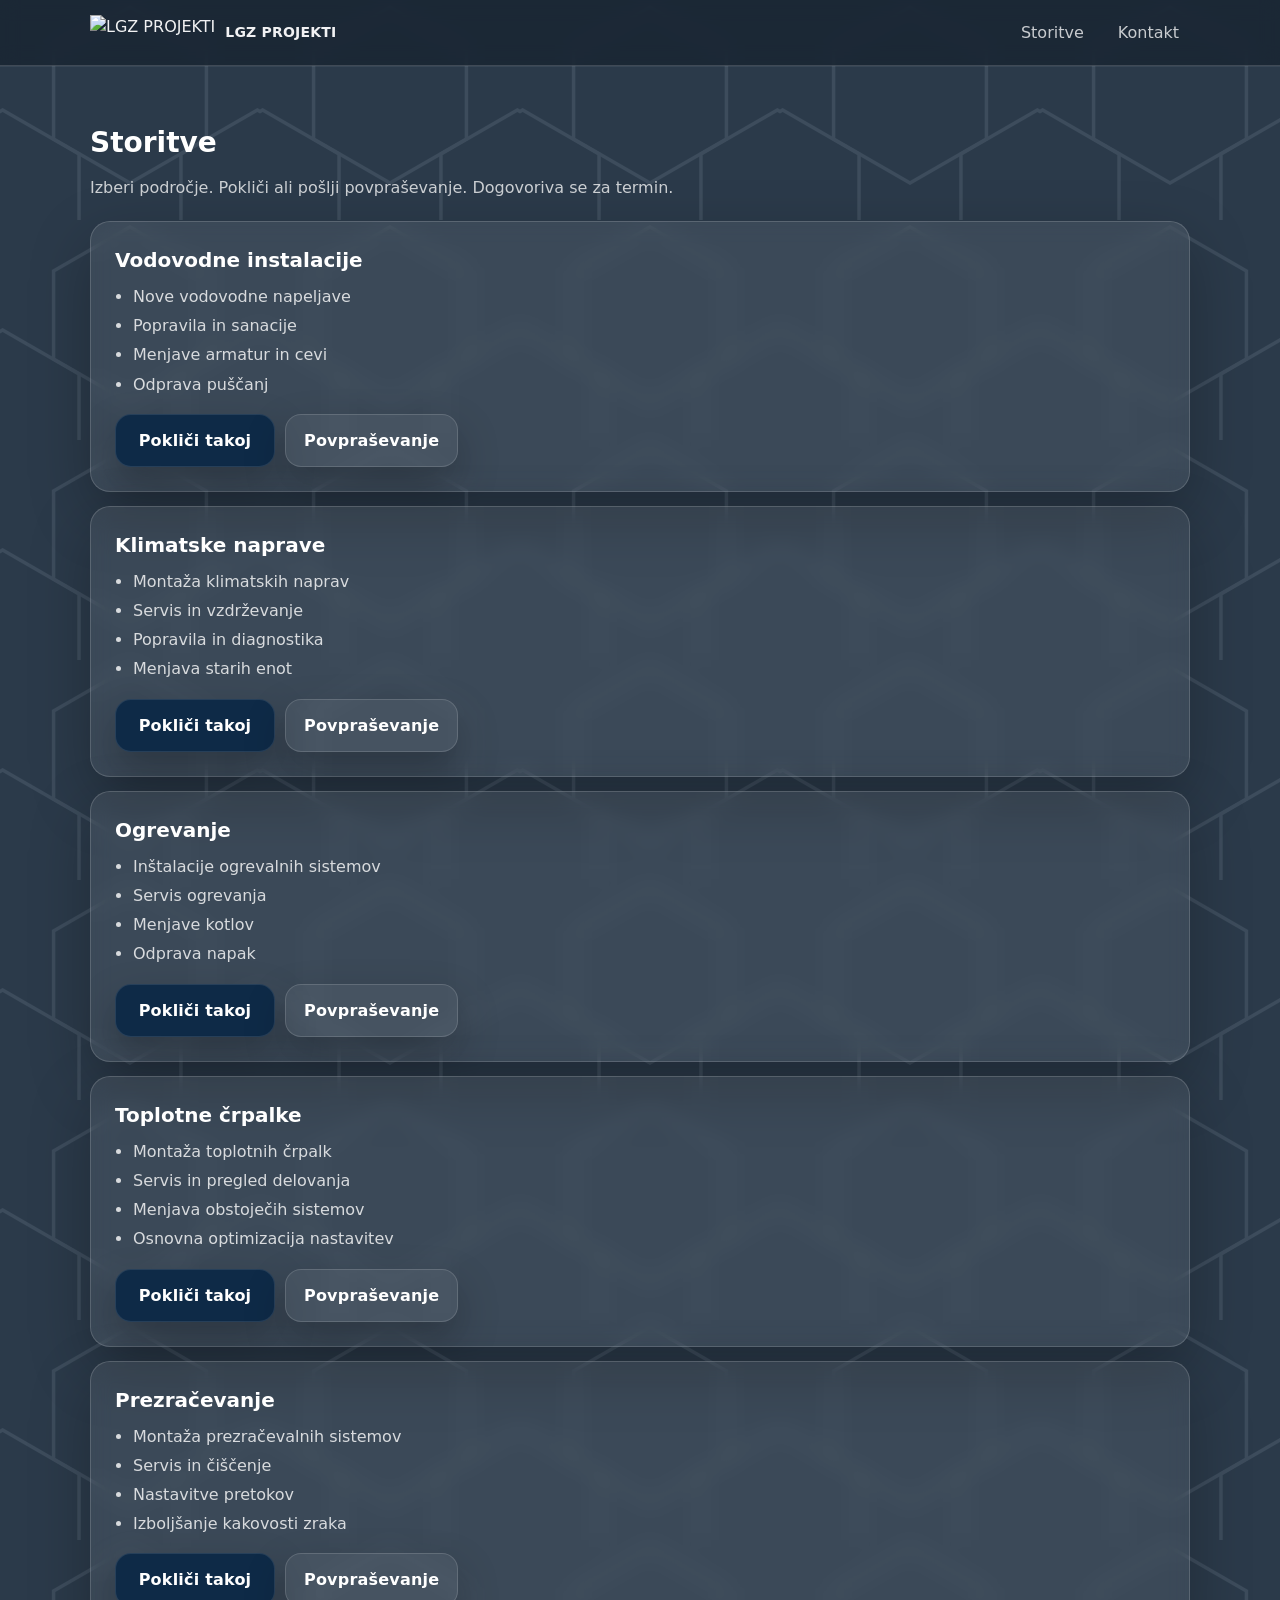
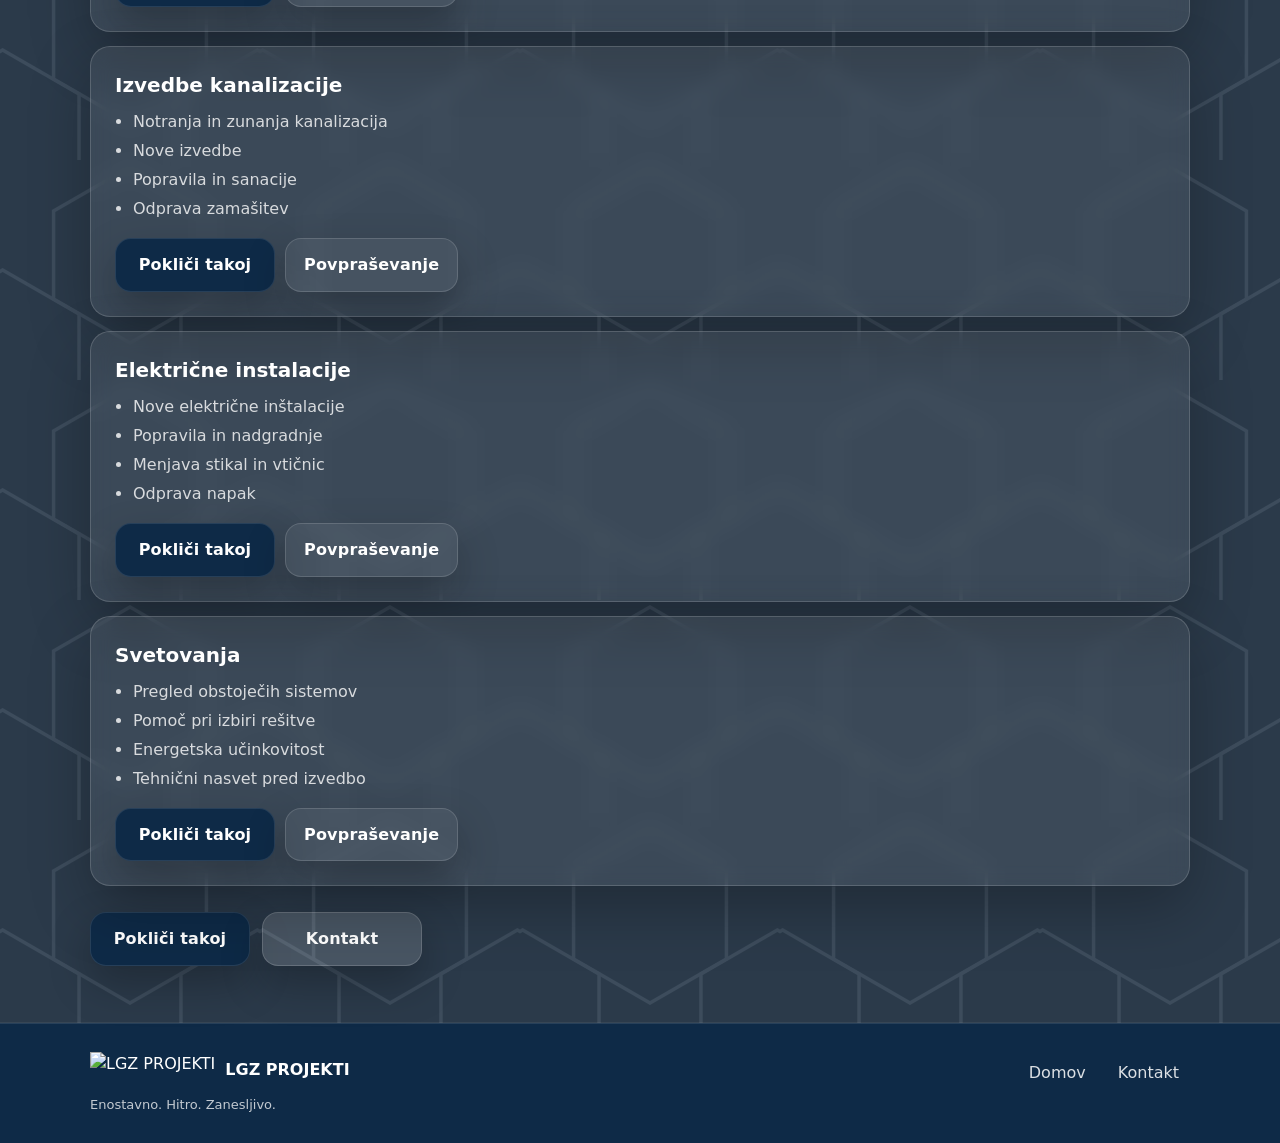
==== services.html @ 8e7ae7ce "Add files via upload" ====
<!doctype html>
<html lang="sl">
<head>
  <meta charset="utf-8" />
  <meta name="viewport" content="width=device-width,initial-scale=1" />
  <title>Storitve | LGZ PROJEKTI</title>
  <meta name="description" content="Seznam storitev: vodovod, klima, ogrevanje, toplotne črpalke, prezračevanje, kanalizacija, elektrika, svetovanja." />
  <link rel="stylesheet" href="style.css" />
</head>

<body>
  <a class="skip-link" href="#main">Preskoči na vsebino</a>

  <header class="site-header">
    <div class="container header-inner">
      <a class="brand" href="index.html" aria-label="Domov">
        <img class="logo-small" src="images/lgz_malilogo.png" alt="LGZ PROJEKTI" />
        <span class="brand-text">LGZ PROJEKTI</span>
      </a>

      <nav class="header-nav" aria-label="Glavna navigacija">
        <a class="nav-link" href="services.html">Storitve</a>
        <a class="nav-link" href="index.html#kontakt">Kontakt</a>
      </nav>
    </div>
  </header>

  <main id="main" class="section section--light">
    <div class="container">
      <h1 class="section-title">Storitve</h1>
      <p class="section-lead">Izberi področje. Pokliči ali pošlji povpraševanje. Dogovoriva se za termin.</p>

      <div class="services-list">
        <section id="vodovod" class="service-card">
          <h2 class="service-title">Vodovodne instalacije</h2>
          <ul class="service-bullets">
            <li>Nove vodovodne napeljave</li>
            <li>Popravila in sanacije</li>
            <li>Menjave armatur in cevi</li>
            <li>Odprava puščanj</li>
          </ul>
          <div class="service-actions">
            <a class="btn btn--primary" href="tel:+38600000000">Pokliči takoj</a>
            <a class="btn btn--ghost" href="mailto:info@lgz-projekti.si?subject=Vodovodne%20instalacije%20-%20povpra%C5%A1evanje">Povpraševanje</a>
          </div>
        </section>

        <section id="klima" class="service-card">
          <h2 class="service-title">Klimatske naprave</h2>
          <ul class="service-bullets">
            <li>Montaža klimatskih naprav</li>
            <li>Servis in vzdrževanje</li>
            <li>Popravila in diagnostika</li>
            <li>Menjava starih enot</li>
          </ul>
          <div class="service-actions">
            <a class="btn btn--primary" href="tel:+38600000000">Pokliči takoj</a>
            <a class="btn btn--ghost" href="mailto:info@lgz-projekti.si?subject=Klima%20-%20povpra%C5%A1evanje">Povpraševanje</a>
          </div>
        </section>

        <section id="ogrevanje" class="service-card">
          <h2 class="service-title">Ogrevanje</h2>
          <ul class="service-bullets">
            <li>Inštalacije ogrevalnih sistemov</li>
            <li>Servis ogrevanja</li>
            <li>Menjave kotlov</li>
            <li>Odprava napak</li>
          </ul>
          <div class="service-actions">
            <a class="btn btn--primary" href="tel:+38600000000">Pokliči takoj</a>
            <a class="btn btn--ghost" href="mailto:info@lgz-projekti.si?subject=Ogrevanje%20-%20povpra%C5%A1evanje">Povpraševanje</a>
          </div>
        </section>

        <section id="toplotne" class="service-card">
          <h2 class="service-title">Toplotne črpalke</h2>
          <ul class="service-bullets">
            <li>Montaža toplotnih črpalk</li>
            <li>Servis in pregled delovanja</li>
            <li>Menjava obstoječih sistemov</li>
            <li>Osnovna optimizacija nastavitev</li>
          </ul>
          <div class="service-actions">
            <a class="btn btn--primary" href="tel:+38600000000">Pokliči takoj</a>
            <a class="btn btn--ghost" href="mailto:info@lgz-projekti.si?subject=Toplotna%20%C4%8Drpalka%20-%20povpra%C5%A1evanje">Povpraševanje</a>
          </div>
        </section>

        <section id="prezracevanje" class="service-card">
          <h2 class="service-title">Prezračevanje</h2>
          <ul class="service-bullets">
            <li>Montaža prezračevalnih sistemov</li>
            <li>Servis in čiščenje</li>
            <li>Nastavitve pretokov</li>
            <li>Izboljšanje kakovosti zraka</li>
          </ul>
          <div class="service-actions">
            <a class="btn btn--primary" href="tel:+38600000000">Pokliči takoj</a>
            <a class="btn btn--ghost" href="mailto:info@lgz-projekti.si?subject=Prezra%C4%8Devanje%20-%20povpra%C5%A1evanje">Povpraševanje</a>
          </div>
        </section>

        <section id="kanalizacija" class="service-card">
          <h2 class="service-title">Izvedbe kanalizacije</h2>
          <ul class="service-bullets">
            <li>Notranja in zunanja kanalizacija</li>
            <li>Nove izvedbe</li>
            <li>Popravila in sanacije</li>
            <li>Odprava zamašitev</li>
          </ul>
          <div class="service-actions">
            <a class="btn btn--primary" href="tel:+38600000000">Pokliči takoj</a>
            <a class="btn btn--ghost" href="mailto:info@lgz-projekti.si?subject=Kanalizacija%20-%20povpra%C5%A1evanje">Povpraševanje</a>
          </div>
        </section>

        <section id="elektrika" class="service-card">
          <h2 class="service-title">Električne instalacije</h2>
          <ul class="service-bullets">
            <li>Nove električne inštalacije</li>
            <li>Popravila in nadgradnje</li>
            <li>Menjava stikal in vtičnic</li>
            <li>Odprava napak</li>
          </ul>
          <div class="service-actions">
            <a class="btn btn--primary" href="tel:+38600000000">Pokliči takoj</a>
            <a class="btn btn--ghost" href="mailto:info@lgz-projekti.si?subject=Elektrika%20-%20povpra%C5%A1evanje">Povpraševanje</a>
          </div>
        </section>

        <section id="svetovanja" class="service-card">
          <h2 class="service-title">Svetovanja</h2>
          <ul class="service-bullets">
            <li>Pregled obstoječih sistemov</li>
            <li>Pomoč pri izbiri rešitve</li>
            <li>Energetska učinkovitost</li>
            <li>Tehnični nasvet pred izvedbo</li>
          </ul>
          <div class="service-actions">
            <a class="btn btn--primary" href="tel:+38600000000">Pokliči takoj</a>
            <a class="btn btn--ghost" href="mailto:info@lgz-projekti.si?subject=Svetovanje%20-%20povpra%C5%A1evanje">Povpraševanje</a>
          </div>
        </section>
      </div>

      <div class="cta-row cta-row--tight">
        <a class="btn btn--primary" href="tel:+38600000000">Pokliči takoj</a>
        <a class="btn btn--secondary" href="index.html#kontakt">Kontakt</a>
      </div>
    </div>
  </main>

  <footer class="site-footer">
    <div class="container footer-inner">
      <div class="footer-left">
        <div class="footer-brand">
          <img class="logo-small" src="images/lgz_malilogo.png" alt="LGZ PROJEKTI" />
          <span class="footer-brand-text">LGZ PROJEKTI</span>
        </div>
        <div class="footer-muted">Enostavno. Hitro. Zanesljivo.</div>
      </div>

      <div class="footer-right">
        <a class="footer-link" href="index.html">Domov</a>
        <a class="footer-link" href="index.html#kontakt">Kontakt</a>
      </div>
    </div>
  </footer>

  <script src="script.js"></script>
</body>
</html>
---- style.css ----
:root{
  --base: #223243;
  --base-2: #27384B;
  --base-3: #1D2B3A;

  --bg: var(--base);
  --navy: #0E2A47;
  --gray: rgba(255,255,255,0.16);

  --text: rgba(255,255,255,0.94);
  --muted: rgba(255,255,255,0.76);

  --card: rgba(255,255,255,0.08);
  --border: rgba(255,255,255,0.16);

  --overlay: rgba(0,0,0,0.08);

  --radius: 20px;
  --container: 1100px;
}


*{ box-sizing: border-box; }
html, body{ height: 100%; }

body{
  margin: 0;
  font-family: system-ui, -apple-system, Segoe UI, Roboto, Arial, sans-serif;
  color: var(--text);
  line-height: 1.45;

  background-color: var(--bg);
  background-image: url("data:image/svg+xml,%3Csvg xmlns='http://www.w3.org/2000/svg' width='220' height='190' viewBox='0 0 220 190'%3E%3Cg fill='none' stroke='%23D6E6F2' stroke-width='3' opacity='0.10'%3E%3Cpath d='M110 6 L176 44 L176 120 L110 158 L44 120 L44 44 Z'/%3E%3Cpath d='M220 95 L286 133 L286 209 L220 247 L154 209 L154 133 Z'/%3E%3Cpath d='M0 95 L66 133 L66 209 L0 247 L-66 209 L-66 133 Z'/%3E%3C/g%3E%3C/svg%3E");
  background-size: 260px 220px;
  background-repeat: repeat;
  background-position: 0 0;
  background-attachment: scroll;
}

a{ color: inherit; text-decoration: none; }
button{ font: inherit; }

.container{
  width: min(var(--container), calc(100% - 40px));
  margin: 0 auto;
}

.skip-link{
  position: absolute;
  left: -999px;
  top: 12px;
  background: rgba(26,38,50,0.95);
  border: 1px solid var(--border);
  color: #fff;
  padding: 10px 12px;
  border-radius: 10px;
  z-index: 9999;
}
.skip-link:focus{ left: 12px; }

.site-header{
  position: sticky;
  top: 0;
  z-index: 20;
  background: rgba(26,38,50,0.78);
  backdrop-filter: blur(10px);
  border-bottom: 1px solid var(--border);
}

.header-inner{
  display: flex;
  align-items: center;
  justify-content: space-between;
  padding: 12px 0;
  gap: 14px;
}

.brand{
  display: inline-flex;
  align-items: center;
  gap: 10px;
  color: var(--text);
}

.logo-small{
  height: 36px;
  width: auto;
  display: block;
}

.brand-text{
  font-weight: 900;
  letter-spacing: 0.2px;
  font-size: 14px;
  color: var(--text);
}

.header-nav{
  display: inline-flex;
  gap: 12px;
}

.nav-link{
  padding: 8px 10px;
  border-radius: 10px;
  color: var(--muted);
  border: 1px solid transparent;
}
.nav-link:hover{
  border-color: var(--border);
  background: rgba(255,255,255,0.06);
  color: var(--text);
}

.hero{
  position: relative;
  min-height: calc(100svh - 54px);
  display: grid;
  place-items: center;
  overflow: hidden;
  border-bottom: 1px solid rgba(255,255,255,0.10);
}

.hero__bg{
  position: absolute;
  inset: 0;
  background:
    radial-gradient(1100px 700px at 20% 20%, rgba(14,42,71,0.22), transparent 60%),
    radial-gradient(1000px 650px at 80% 60%, rgba(255,255,255,0.08), transparent 62%),
    linear-gradient(180deg, rgba(34,50,67,0.55), rgba(34,50,67,0.85));
}


.hero__overlay{
  position: absolute;
  inset: 0;
  background: var(--overlay);
}

.hero__content{
  position: relative;
  z-index: 2;
  text-align: center;
  padding: 34px 22px;
  display: grid;
  justify-items: center;
  gap: 14px;

  background: rgba(26,38,50,0.55);
  border: 1px solid var(--border);
  border-radius: 28px;

  backdrop-filter: blur(60px);
  box-shadow: 0 24px 70px rgba(0,0,0,0.35);

  max-width: 980px;
  overflow: hidden;
}


.hero__content::before{
  content: "";
  position: absolute;
  inset: 0;

  background-image: url("data:image/svg+xml,%3Csvg xmlns='http://www.w3.org/2000/svg' width='220' height='190' viewBox='0 0 220 190'%3E%3Cg fill='none' stroke='%23D6E6F2' stroke-width='2' opacity='0.25'%3E%3Cpath d='M110 6 L176 44 L176 120 L110 158 L44 120 L44 44 Z'/%3E%3Cpath d='M220 95 L286 133 L286 209 L220 247 L154 209 L154 133 Z'/%3E%3Cpath d='M0 95 L66 133 L66 209 L0 247 L-66 209 L-66 133 Z'/%3E%3C/g%3E%3C/svg%3E");

  background-size: 260px 220px;
  background-position: center;
  opacity: 0.15;

  pointer-events: none;
  z-index: 0;
}

.logo-large{
  width: min(520px, 92vw);
  height: auto;
  display: block;
  filter: drop-shadow(0 18px 45px rgba(0,0,0,0.35));
}

.hero__subtitle{
  margin: 0;
  max-width: 820px;
  color: rgba(255,255,255,0.82);
  font-size: 16px;
  padding: 0 10px;
}

.hero__actions{
  display: flex;
  gap: 12px;
  justify-content: center;
  align-items: center;
  margin-top: 6px;
  flex-wrap: nowrap;
}

.btn{
  display: inline-flex;
  align-items: center;
  justify-content: center;
  padding: 14px 18px;
  border-radius: 16px;
  border: 1px solid transparent;
  font-weight: 900;
  letter-spacing: 0.2px;
  user-select: none;
  min-height: 48px;
  min-width: 160px;
  box-shadow: 0 18px 40px rgba(0,0,0,0.25);
}

.btn--primary{
  background: #0E2A47;
  color: #FFFFFF;
  border-color: rgba(255,255,255,0.10);
}

.btn--secondary{
  background: rgba(255,255,255,0.14);
  color: #FFFFFF;
  border-color: rgba(255,255,255,0.16);
}

.btn--ghost{
  background: rgba(255,255,255,0.06);
  color: #FFFFFF;
  border-color: rgba(255,255,255,0.14);
}

.btn--ghost:hover,
.btn--secondary:hover{
  background: rgba(255,255,255,0.18);
}

.btn:hover{ transform: translateY(-1px); }
.btn:active{ transform: translateY(0); }

.btn-link{
  background: transparent;
  border: 0;
  color: rgba(255,255,255,0.85);
  padding: 10px 12px;
  border-radius: 10px;
  cursor: pointer;
  text-decoration: underline;
  text-underline-offset: 4px;
}
.btn-link:hover{ color: #fff; }

.hero__meta{
  margin-top: 8px;
  display: flex;
  gap: 10px;
  flex-wrap: wrap;
  justify-content: center;
}

.pill{
  padding: 8px 10px;
  border-radius: 999px;
  border: 1px solid rgba(255,255,255,0.18);
  background: rgba(255,255,255,0.06);
  color: rgba(255,255,255,0.88);
  font-size: 13px;
}

.section{
  padding: 56px 0;
}

.section--light{
  background: rgba(255,255,255,0.04);
  border-top: 1px solid rgba(255,255,255,0.06);
  border-bottom: 1px solid rgba(255,255,255,0.06);
}

.section--dark{
  background: rgba(0,0,0,0.06);
  border-top: 1px solid rgba(255,255,255,0.06);
  border-bottom: 1px solid rgba(255,255,255,0.06);
}

.section-title{
  margin: 0 0 12px 0;
  color: #FFFFFF;
  font-size: 28px;
}

.section-lead{
  margin: 0 0 22px 0;
  color: var(--muted);
  max-width: 820px;
}

.cards{
  display: grid;
  grid-template-columns: repeat(3, 1fr);
  gap: 14px;
  margin-top: 18px;
}

.card{
  background: var(--card);
  border: 1px solid var(--border);
  border-radius: var(--radius);
  padding: 22px;
  box-shadow: 0 22px 60px rgba(0,0,0,0.25);
  backdrop-filter: blur(10px);
}

.card-title{
  margin: 0 0 8px 0;
  color: #FFFFFF;
  font-size: 16px;
}

.card-text{
  margin: 0;
  color: var(--muted);
}

.cta-row{
  display: flex;
  gap: 12px;
  flex-wrap: wrap;
  margin-top: 18px;
  align-items: center;
}

.cta-row--tight{ margin-top: 26px; }

.service-grid{
  display: grid;
  grid-template-columns: repeat(4, 1fr);
  gap: 12px;
  margin-top: 18px;
}

.service-item{
  background: var(--card);
  border: 1px solid var(--border);
  border-radius: 16px;
  padding: 14px 14px;
  color: rgba(255,255,255,0.90);
  box-shadow: 0 18px 50px rgba(0,0,0,0.22);
  backdrop-filter: blur(10px);
}

.service-item:hover{
  border-color: rgba(255,255,255,0.22);
  background: rgba(255,255,255,0.09);
}

.contact{
  display: grid;
  grid-template-columns: repeat(3, 1fr);
  gap: 14px;
  margin-top: 18px;
}

.contact-block{
  background: var(--card);
  border: 1px solid var(--border);
  border-radius: var(--radius);
  padding: 22px;
  box-shadow: 0 22px 60px rgba(0,0,0,0.25);
  backdrop-filter: blur(10px);
}

.contact-label{
  color: var(--muted);
  font-size: 13px;
  margin-bottom: 8px;
}

.contact-link{
  color: rgba(255,255,255,0.92);
  font-weight: 900;
  display: inline-block;
  margin-bottom: 6px;
}

.contact-text{
  color: rgba(255,255,255,0.92);
  font-weight: 800;
}

.contact-note{
  color: var(--muted);
  font-size: 13px;
}

.services-list{
  display: grid;
  gap: 14px;
  margin-top: 18px;
}

.service-card{
  background: var(--card);
  border: 1px solid var(--border);
  border-radius: var(--radius);
  padding: 24px;
  box-shadow: 0 22px 60px rgba(0,0,0,0.25);
  backdrop-filter: blur(10px);
}

.service-title{
  margin: 0 0 10px 0;
  color: #FFFFFF;
  font-size: 20px;
}

.service-bullets{
  margin: 0;
  padding-left: 18px;
  color: rgba(255,255,255,0.80);
}

.service-bullets li{ margin: 6px 0; }

.service-actions{
  display: flex;
  gap: 10px;
  flex-wrap: wrap;
  margin-top: 18px;
}

.site-footer{
  background: #0E2A47;
  color: #FFFFFF;
  border-top: 1px solid rgba(255,255,255,0.10);
  padding: 28px 0;
}

.footer-inner{
  display: flex;
  justify-content: space-between;
  align-items: flex-start;
  gap: 14px;
}

.footer-brand{
  display: inline-flex;
  align-items: center;
  gap: 10px;
}

.footer-brand-text{
  color: #FFFFFF;
  font-weight: 900;
}

.footer-muted{
  color: rgba(255,255,255,0.75);
  font-size: 13px;
  margin-top: 8px;
  max-width: 520px;
}

.footer-right{
  display: inline-flex;
  gap: 10px;
}

.footer-link{
  color: rgba(255,255,255,0.85);
  padding: 8px 10px;
  border-radius: 10px;
  border: 1px solid transparent;
}

.footer-link:hover{
  background: rgba(255,255,255,0.10);
  color: #FFFFFF;
}

@media (max-width: 980px){
  .cards{ grid-template-columns: 1fr; }
  .service-grid{ grid-template-columns: repeat(2, 1fr); }
  .contact{ grid-template-columns: 1fr; }
}

@media (max-width: 520px){
  .hero__actions{ gap: 10px; }
  .btn{ min-width: 0; width: 100%; }
  .hero__actions .btn{
    width: 46%;
    min-width: 0;
    padding: 14px 12px;
  }
}

@media (max-width: 420px){
  .hero__actions{ flex-wrap: wrap; }
  .hero__actions .btn{ width: 100%; }
  .brand-text{ display: none; }
  .logo-small{ height: 34px; }
}
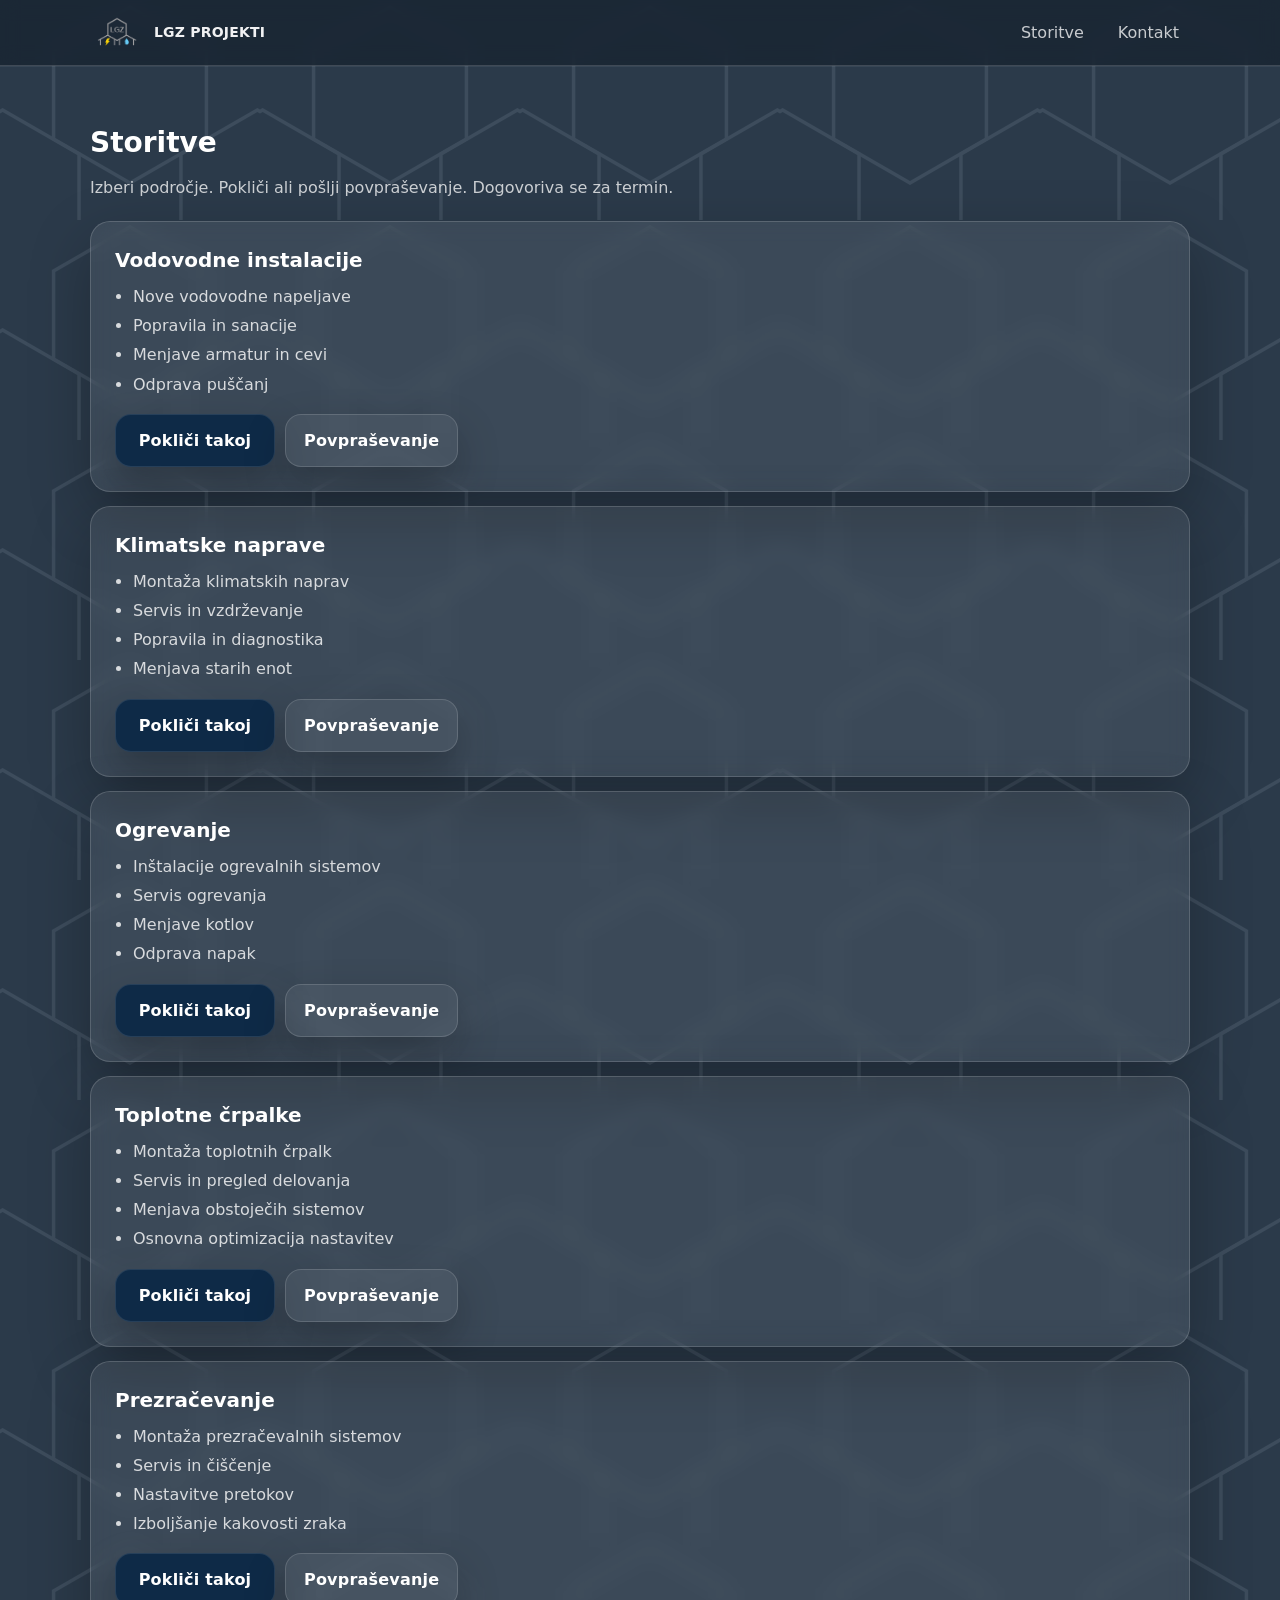
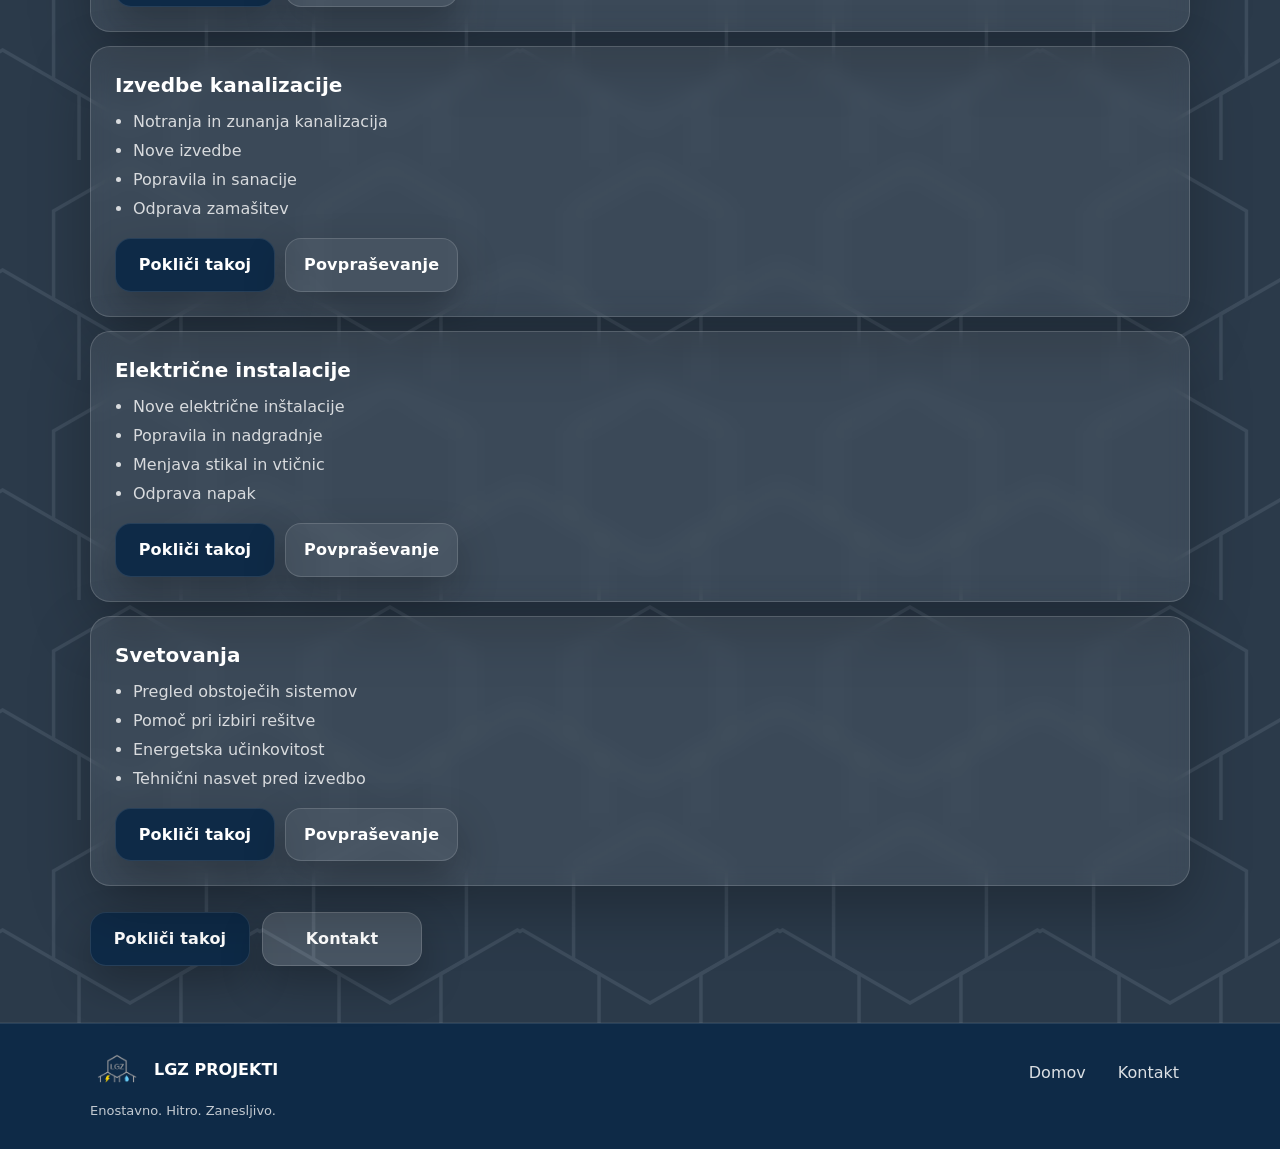
==== commit 6c5c985d: "update 1" ====
--- a/services.html
+++ b/services.html
@@ -40,8 +40,8 @@
             <li>Odprava puščanj</li>
           </ul>
           <div class="service-actions">
-            <a class="btn btn--primary" href="tel:+38600000000">Pokliči takoj</a>
-            <a class="btn btn--ghost" href="mailto:info@lgz-projekti.si?subject=Vodovodne%20instalacije%20-%20povpra%C5%A1evanje">Povpraševanje</a>
+            <a class="btn btn--primary" href="tel:+38640330988">Pokliči takoj</a>
+            <a class="btn btn--ghost" href="mailto:luka.grozdek@gmail.com?subject=Vodovodne%20instalacije%20-%20povpra%C5%A1evanje">Povpraševanje</a>
           </div>
         </section>
 
@@ -54,8 +54,8 @@
             <li>Menjava starih enot</li>
           </ul>
           <div class="service-actions">
-            <a class="btn btn--primary" href="tel:+38600000000">Pokliči takoj</a>
-            <a class="btn btn--ghost" href="mailto:info@lgz-projekti.si?subject=Klima%20-%20povpra%C5%A1evanje">Povpraševanje</a>
+            <a class="btn btn--primary" href="tel:+38640330988">Pokliči takoj</a>
+            <a class="btn btn--ghost" href="mailto:luka.grozdek@gmail.com?subject=Klima%20-%20povpra%C5%A1evanje">Povpraševanje</a>
           </div>
         </section>
 
@@ -68,8 +68,8 @@
             <li>Odprava napak</li>
           </ul>
           <div class="service-actions">
-            <a class="btn btn--primary" href="tel:+38600000000">Pokliči takoj</a>
-            <a class="btn btn--ghost" href="mailto:info@lgz-projekti.si?subject=Ogrevanje%20-%20povpra%C5%A1evanje">Povpraševanje</a>
+            <a class="btn btn--primary" href="tel:+38640330988">Pokliči takoj</a>
+            <a class="btn btn--ghost" href="mailto:luka.grozdek@gmail.com?subject=Ogrevanje%20-%20povpra%C5%A1evanje">Povpraševanje</a>
           </div>
         </section>
 
@@ -82,8 +82,8 @@
             <li>Osnovna optimizacija nastavitev</li>
           </ul>
           <div class="service-actions">
-            <a class="btn btn--primary" href="tel:+38600000000">Pokliči takoj</a>
-            <a class="btn btn--ghost" href="mailto:info@lgz-projekti.si?subject=Toplotna%20%C4%8Drpalka%20-%20povpra%C5%A1evanje">Povpraševanje</a>
+            <a class="btn btn--primary" href="tel:+38640330988">Pokliči takoj</a>
+            <a class="btn btn--ghost" href="mailto:luka.grozdek@gmail.com?subject=Toplotna%20%C4%8Drpalka%20-%20povpra%C5%A1evanje">Povpraševanje</a>
           </div>
         </section>
 
@@ -96,8 +96,8 @@
             <li>Izboljšanje kakovosti zraka</li>
           </ul>
           <div class="service-actions">
-            <a class="btn btn--primary" href="tel:+38600000000">Pokliči takoj</a>
-            <a class="btn btn--ghost" href="mailto:info@lgz-projekti.si?subject=Prezra%C4%8Devanje%20-%20povpra%C5%A1evanje">Povpraševanje</a>
+            <a class="btn btn--primary" href="tel:+38640330988">Pokliči takoj</a>
+            <a class="btn btn--ghost" href="mailto:luka.grozdek@gmail.com?subject=Prezra%C4%8Devanje%20-%20povpra%C5%A1evanje">Povpraševanje</a>
           </div>
         </section>
 
@@ -110,8 +110,8 @@
             <li>Odprava zamašitev</li>
           </ul>
           <div class="service-actions">
-            <a class="btn btn--primary" href="tel:+38600000000">Pokliči takoj</a>
-            <a class="btn btn--ghost" href="mailto:info@lgz-projekti.si?subject=Kanalizacija%20-%20povpra%C5%A1evanje">Povpraševanje</a>
+            <a class="btn btn--primary" href="tel:+38640330988">Pokliči takoj</a>
+            <a class="btn btn--ghost" href="mailto:luka.grozdek@gmail.com?subject=Kanalizacija%20-%20povpra%C5%A1evanje">Povpraševanje</a>
           </div>
         </section>
 
@@ -124,8 +124,8 @@
             <li>Odprava napak</li>
           </ul>
           <div class="service-actions">
-            <a class="btn btn--primary" href="tel:+38600000000">Pokliči takoj</a>
-            <a class="btn btn--ghost" href="mailto:info@lgz-projekti.si?subject=Elektrika%20-%20povpra%C5%A1evanje">Povpraševanje</a>
+            <a class="btn btn--primary" href="tel:+38640330988">Pokliči takoj</a>
+            <a class="btn btn--ghost" href="mailto:luka.grozdek@gmail.com?subject=Elektrika%20-%20povpra%C5%A1evanje">Povpraševanje</a>
           </div>
         </section>
 
@@ -138,14 +138,14 @@
             <li>Tehnični nasvet pred izvedbo</li>
           </ul>
           <div class="service-actions">
-            <a class="btn btn--primary" href="tel:+38600000000">Pokliči takoj</a>
-            <a class="btn btn--ghost" href="mailto:info@lgz-projekti.si?subject=Svetovanje%20-%20povpra%C5%A1evanje">Povpraševanje</a>
+            <a class="btn btn--primary" href="tel:+38640330988">Pokliči takoj</a>
+            <a class="btn btn--ghost" href="mailto:luka.grozdek@gmail.com?subject=Svetovanje%20-%20povpra%C5%A1evanje">Povpraševanje</a>
           </div>
         </section>
       </div>
 
       <div class="cta-row cta-row--tight">
-        <a class="btn btn--primary" href="tel:+38600000000">Pokliči takoj</a>
+        <a class="btn btn--primary" href="tel:+38640330988">Pokliči takoj</a>
         <a class="btn btn--secondary" href="index.html#kontakt">Kontakt</a>
       </div>
     </div>
--- a/style.css
+++ b/style.css
@@ -485,14 +485,44 @@
 }
 
 @media (max-width: 520px){
-  .hero__actions{ gap: 10px; }
-  .btn{ min-width: 0; width: 100%; }
+
+  .hero{
+    padding: 16px;
+  }
+
+  .hero__content{
+    width: 100%;
+    max-width: 92vw;
+    margin: 0 auto;
+    padding: 28px 18px;
+  }
+
+  .logo-large{
+    width: 82vw;
+    max-width: 360px;
+  }
+
+  .hero__subtitle{
+    text-align: center;
+    padding: 0;
+  }
+
+  .hero__actions{
+    flex-direction: column;
+    width: 100%;
+  }
+
   .hero__actions .btn{
-    width: 46%;
-    min-width: 0;
-    padding: 14px 12px;
-  }
-}
+    width: 100%;
+  }
+
+  .hero__meta{
+    justify-content: center;
+    gap: 8px;
+  }
+
+}
+
 
 @media (max-width: 420px){
   .hero__actions{ flex-wrap: wrap; }
@@ -500,3 +530,4 @@
   .brand-text{ display: none; }
   .logo-small{ height: 34px; }
 }
+
